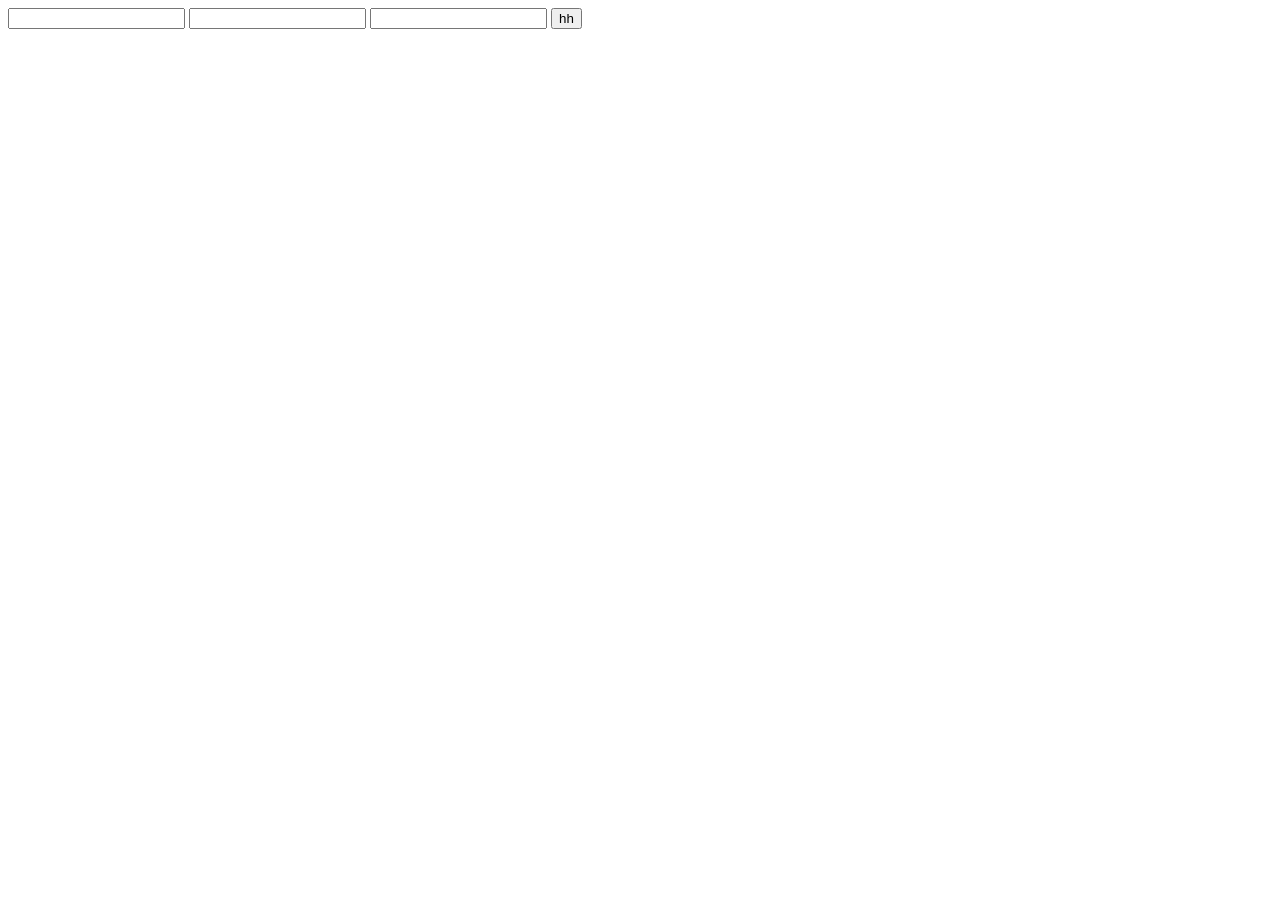
==== index.html @ a321d5ae "second" ====
<!DOCTYPE html>
<html lang="en">
<head>
    <meta charset="UTF-8">
    <meta name="viewport" content="width=device-width, initial-scale=1.0">
    <title>Document</title>
</head>
<body>

   <form id="form">
      <input type="text" id="name">
      <input type="number" id="age">
      <input type="number" id="roll">
      <button type="submit">hh</button>
   </form>
    
    <script src="app.js"></script>
    <script type="module" src="fnc.js"></script>
    <script type="module" src="managment.js"></script>

</body>
</html>
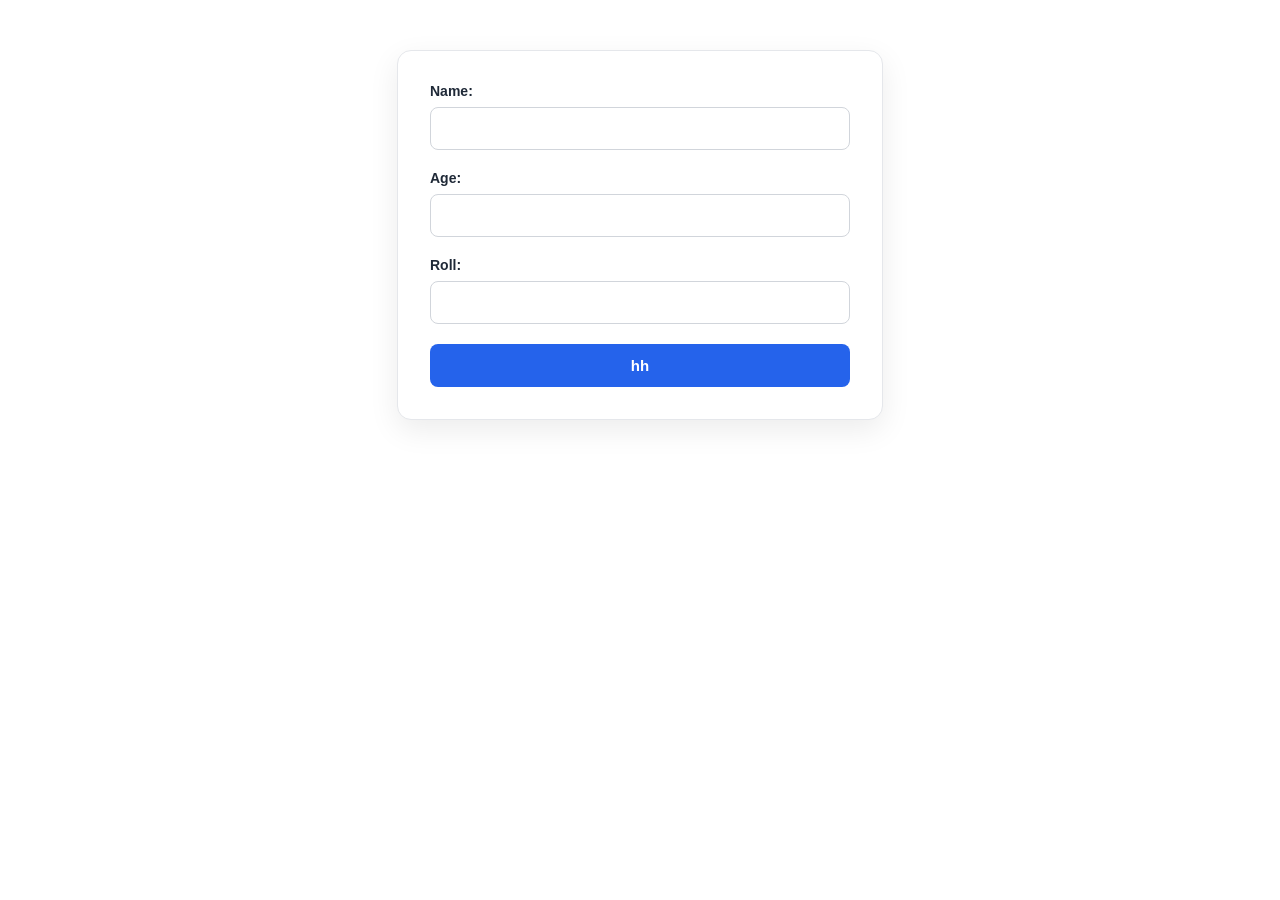
==== commit ff22e003: "Hay dear friend" ====
--- a/index.html
+++ b/index.html
@@ -3,16 +3,23 @@
 <head>
     <meta charset="UTF-8">
     <meta name="viewport" content="width=device-width, initial-scale=1.0">
-    <title>Document</title>
+    <title>School Managment System</title>
+    <link rel="stylesheet" href="style.css">
 </head>
 <body>
 
    <form id="form">
+    <Label>Name:</Label>
       <input type="text" id="name">
+      <Label>Age:</Label>
       <input type="number" id="age">
+      <Label>Roll:</Label>
       <input type="number" id="roll">
       <button type="submit">hh</button>
    </form>
+
+
+   <div id="students"></div>
     
     <script src="app.js"></script>
     <script type="module" src="fnc.js"></script>
--- a/style.css
+++ b/style.css
@@ -0,0 +1,94 @@
+#form {
+    width: 100%;
+    max-width: 420px;
+    margin: 50px auto;
+    padding: 32px;
+    background: #ffffff;
+    border: 1px solid #e5e7eb;
+    border-radius: 14px;
+    box-shadow: 0 10px 30px rgba(0, 0, 0, 0.08);
+    font-family: Arial, sans-serif;
+}
+
+#form label {
+    display: block;
+    margin-bottom: 8px;
+    color: #1f2937;
+    font-size: 14px;
+    font-weight: 600;
+}
+
+#form input {
+    width: 100%;
+    box-sizing: border-box;
+    padding: 12px 14px;
+    margin-bottom: 20px;
+    border: 1px solid #d1d5db;
+    border-radius: 8px;
+    outline: none;
+    font-size: 15px;
+    transition: 0.2s ease;
+}
+
+#form input:focus {
+    border-color: #2563eb;
+    box-shadow: 0 0 0 3px rgba(37, 99, 235, 0.12);
+}
+
+#form button {
+    width: 100%;
+    padding: 13px;
+    border: none;
+    border-radius: 8px;
+    background: #2563eb;
+    color: white;
+    font-size: 15px;
+    font-weight: 600;
+    cursor: pointer;
+    transition: 0.2s ease;
+}
+
+#form button:hover {
+    background: #1d4ed8;
+    transform: translateY(-1px);
+}
+
+#form button:active {
+    transform: translateY(0);
+}
+
+
+
+#students {
+    display: grid;
+    grid-template-columns: repeat(auto-fit, minmax(240px, 1fr));
+    gap: 20px;
+    padding: 30px;
+}
+
+.card {
+    padding: 24px;
+    background: white;
+    border: 1px solid #e5e7eb;
+    border-radius: 14px;
+    box-shadow: 0 8px 25px rgba(0, 0, 0, 0.08);
+}
+
+.card h2 {
+    margin: 0 0 12px;
+}
+
+.card p {
+    margin: 6px 0;
+    color: #555;
+}
+
+.card button {
+    margin-top: 15px;
+    padding: 9px 16px;
+    border: 0;
+    border-radius: 7px;
+    background: #222;
+    color: white;
+    cursor: pointer;
+}
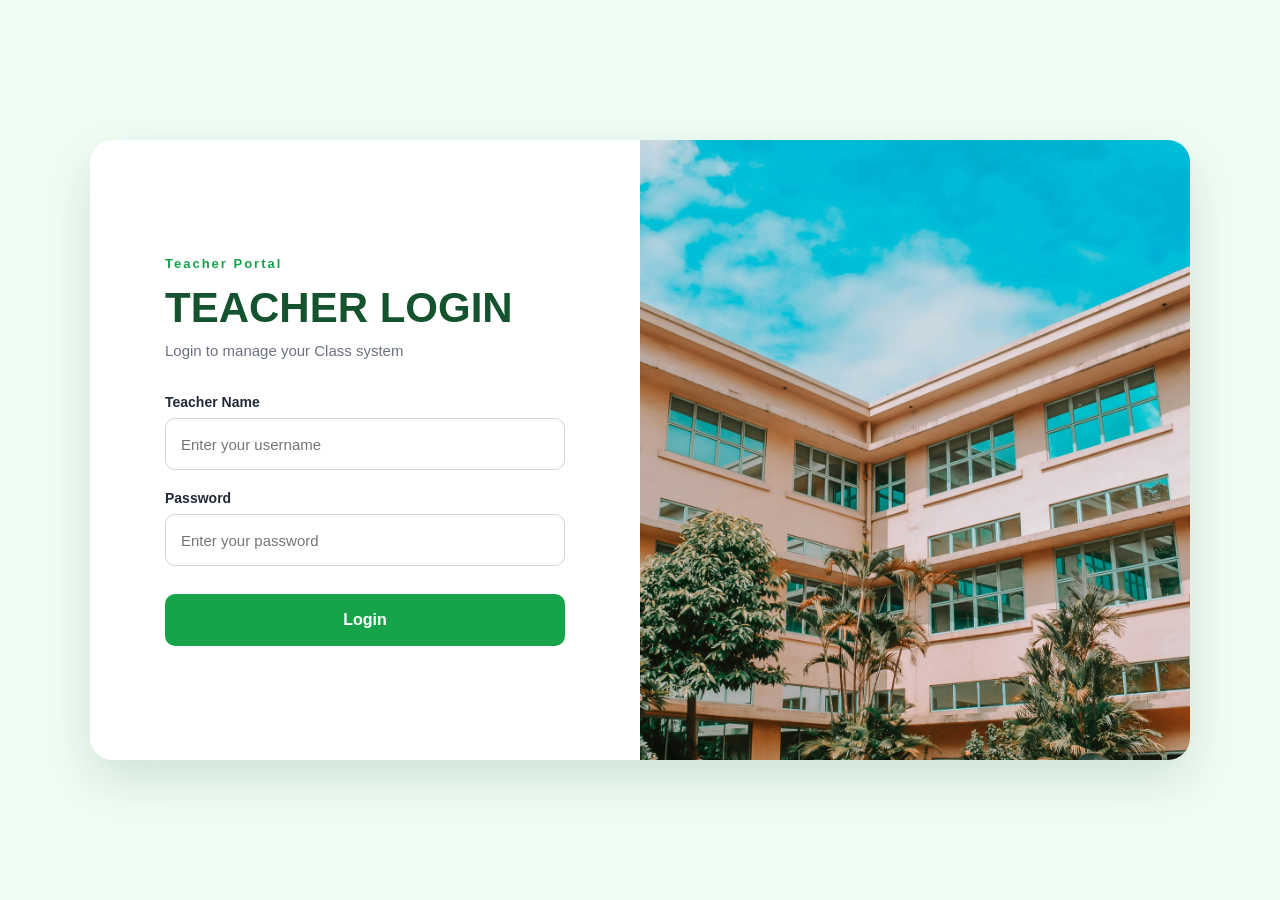
==== commit 9732b9e1: "teacher potal" ====
--- a/index.html
+++ b/index.html
@@ -3,27 +3,62 @@
 <head>
     <meta charset="UTF-8">
     <meta name="viewport" content="width=device-width, initial-scale=1.0">
-    <title>School Managment System</title>
-    <link rel="stylesheet" href="style.css">
+    <title>Teacher Portal Login</title>
+    <link rel="stylesheet" href="login.css">
 </head>
 <body>
+<div class="login-container">
 
-   <form id="form">
-    <Label>Name:</Label>
-      <input type="text" id="name">
-      <Label>Age:</Label>
-      <input type="number" id="age">
-      <Label>Roll:</Label>
-      <input type="number" id="roll">
-      <button type="submit">hh</button>
-   </form>
+    <div class="login-form">
 
+        <div class="form-content">
 
-   <div id="students"></div>
-    
-    <script src="app.js"></script>
-    <script type="module" src="fnc.js"></script>
-    <script type="module" src="managment.js"></script>
+            <span class="small-title">Teacher Portal</span>
+
+            <h1>TEACHER LOGIN</h1>
+
+            <p class="subtitle">
+                Login to manage your Class system
+            </p>
+
+            <form id="admitForm">
+
+                <label for="Admitname">Teacher Name</label>
+                <input
+                    type="text"
+                    id="Admitname"
+                    name="Admitname"
+                    placeholder="Enter your username"
+                    required
+                >
+
+                <label for="password">Password</label>
+                <input
+                    type="password"
+                    id="password"
+                    name="password"
+                    placeholder="Enter your password"
+                    required
+                >
+
+                <button type="submit">
+                    Login
+                </button>
+
+            </form>
+
+        </div>
+
+    </div>
+
+    <div class="login-image">
+        <img src="./img/wander-fleur-1lmGTHdQdjM-unsplash.jpg" alt="School">
+    </div>
+
+</div>
+
+<script type="module" src="managment.js"></script>
+<script type="module" src="login.js"></script>
 
 </body>
-</html>+</html>
--- a/login.css
+++ b/login.css
@@ -0,0 +1,167 @@
+* {
+  margin: 0;
+  padding: 0;
+  box-sizing: border-box;
+  }
+
+body {
+min-height: 100vh;
+font-family: Arial, sans-serif;
+background: #f0fdf4;
+display: flex;
+align-items: center;
+justify-content: center;
+padding: 30px;
+}
+
+.login-container {
+width: 100%;
+max-width: 1100px;
+min-height: 620px;
+background: white;
+border-radius: 22px;
+overflow: hidden;
+display: grid;
+grid-template-columns: 1fr 1fr;
+box-shadow: 0 20px 50px rgba(20, 83, 45, 0.15);
+}
+
+.login-form {
+display: flex;
+align-items: center;
+justify-content: center;
+padding: 60px;
+}
+
+.form-content {
+width: 100%;
+max-width: 400px;
+}
+
+.small-title {
+color: #16a34a;
+font-size: 13px;
+font-weight: bold;
+letter-spacing: 2px;
+}
+
+.form-content h1 {
+margin-top: 12px;
+color: #14532d;
+font-size: 42px;
+}
+
+.subtitle {
+margin-top: 10px;
+margin-bottom: 35px;
+color: #6b7280;
+font-size: 15px;
+}
+
+#admitForm {
+display: flex;
+flex-direction: column;
+}
+
+#admitForm label {
+margin-bottom: 8px;
+color: #1f2937;
+font-size: 14px;
+font-weight: 600;
+}
+
+#admitForm input {
+width: 100%;
+height: 52px;
+margin-bottom: 20px;
+padding: 0 15px;
+border: 1px solid #d1d5db;
+border-radius: 10px;
+outline: none;
+font-size: 15px;
+transition: 0.2s ease;
+}
+
+#admitForm input:focus {
+border-color: #16a34a;
+box-shadow: 0 0 0 4px rgba(22, 163, 74, 0.1);
+}
+
+#admitForm button {
+height: 52px;
+margin-top: 8px;
+border: none;
+border-radius: 10px;
+background: #16a34a;
+color: white;
+font-size: 16px;
+font-weight: bold;
+cursor: pointer;
+transition: 0.2s ease;
+}
+
+#admitForm button:hover {
+background: #14532d;
+transform: translateY(-2px);
+}
+
+.login-image {
+width: 100%;
+height: 100%;
+min-height: 620px;
+}
+
+.login-image img {
+width: 100%;
+height: 100%;
+display: block;
+object-fit: cover;
+}
+
+@media (max-width: 800px) {
+
+
+body {
+    padding: 15px;
+}
+
+.login-container {
+    grid-template-columns: 1fr;
+    min-height: auto;
+}
+
+.login-image {
+    order: -1;
+    min-height: 280px;
+    height: 280px;
+}
+
+.login-form {
+    padding: 40px 25px;
+}
+
+.form-content h1 {
+    font-size: 34px;
+}
+
+
+}
+
+@media (max-width: 480px) {
+
+
+.login-image {
+    min-height: 220px;
+    height: 220px;
+}
+
+.login-form {
+    padding: 30px 20px;
+}
+
+.form-content h1 {
+    font-size: 30px;
+}
+
+
+}
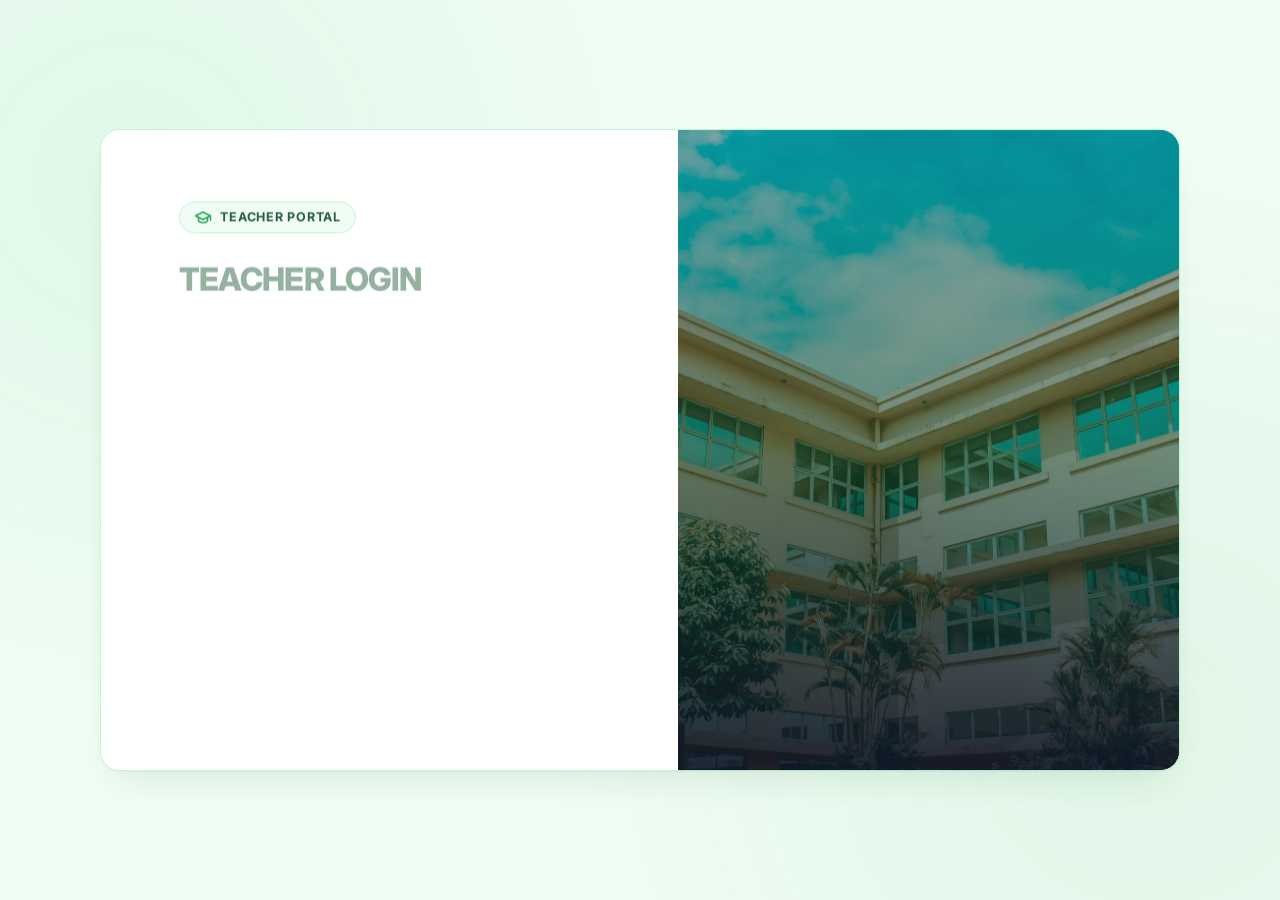
==== commit 90cbfe79: "final Portal" ====
--- a/index.html
+++ b/index.html
@@ -3,47 +3,87 @@
 <head>
     <meta charset="UTF-8">
     <meta name="viewport" content="width=device-width, initial-scale=1.0">
-    <title>Teacher Portal Login</title>
+    <meta name="description" content="School Management System - Teacher Portal Login">
+    <title>Teacher Portal Login | School Management System</title>
+    <link rel="preconnect" href="https://fonts.googleapis.com">
+    <link rel="preconnect" href="https://fonts.gstatic.com" crossorigin>
+    <link href="https://fonts.googleapis.com/css2?family=Inter:wght@300;400;500;600;700&display=swap" rel="stylesheet">
     <link rel="stylesheet" href="login.css">
 </head>
 <body>
+
+<div class="page-background"></div>
+
 <div class="login-container">
 
     <div class="login-form">
 
         <div class="form-content">
 
-            <span class="small-title">Teacher Portal</span>
+            <div class="brand-badge">
+                <svg class="brand-icon" viewBox="0 0 24 24" fill="none" stroke="currentColor" stroke-width="2" stroke-linecap="round" stroke-linejoin="round">
+                    <path d="M22 10v6M2 10l10-5 10 5-10 5z"/>
+                    <path d="M6 12v5c3 3 9 3 12 0v-5"/>
+                </svg>
+                <span class="small-title">Teacher Portal</span>
+            </div>
 
-            <h1>TEACHER LOGIN</h1>
+            <h1 class="main-heading">TEACHER LOGIN</h1>
 
             <p class="subtitle">
-                Login to manage your Class system
+                Welcome back. Sign in to manage your students, class records, and daily attendance.
             </p>
 
-            <form id="admitForm">
+            <form id="admitForm" autocomplete="off" novalidate>
 
-                <label for="Admitname">Teacher Name</label>
-                <input
-                    type="text"
-                    id="Admitname"
-                    name="Admitname"
-                    placeholder="Enter your username"
-                    required
-                >
+                <div class="input-group">
+                    <label for="Admitname">Teacher Name</label>
+                    <div class="input-wrapper">
+                        <svg class="field-icon" viewBox="0 0 24 24" fill="none" stroke="currentColor" stroke-width="2" stroke-linecap="round" stroke-linejoin="round">
+                            <path d="M20 21v-2a4 4 0 0 0-4-4H8a4 4 0 0 0-4 4v2"></path>
+                            <circle cx="12" cy="7" r="4"></circle>
+                        </svg>
+                        <input
+                            type="text"
+                            id="Admitname"
+                            name="Admitname"
+                            placeholder="Enter your username"
+                            required
+                        >
+                    </div>
+                </div>
 
-                <label for="password">Password</label>
-                <input
-                    type="password"
-                    id="password"
-                    name="password"
-                    placeholder="Enter your password"
-                    required
-                >
+                <div class="input-group">
+                    <label for="password">Password</label>
+                    <div class="input-wrapper">
+                        <svg class="field-icon" viewBox="0 0 24 24" fill="none" stroke="currentColor" stroke-width="2" stroke-linecap="round" stroke-linejoin="round">
+                            <rect x="3" y="11" width="18" height="11" rx="2" ry="2"></rect>
+                            <path d="M7 11V7a5 5 0 0 1 10 0v4"></path>
+                        </svg>
+                        <input
+                            type="password"
+                            id="password"
+                            name="password"
+                            placeholder="Enter your password"
+                            required
+                        >
+                    </div>
+                </div>
 
-                <button type="submit">
-                    Login
+                <button type="submit" id="loginBtn" class="submit-btn">
+                    <span>Login to Portal</span>
+                    <svg class="btn-arrow" viewBox="0 0 24 24" fill="none" stroke="currentColor" stroke-width="2" stroke-linecap="round" stroke-linejoin="round">
+                        <line x1="5" y1="12" x2="19" y2="12"></line>
+                        <polyline points="12 5 19 12 12 19"></polyline>
+                    </svg>
                 </button>
+
+                <div class="credentials-hint">
+                    <span class="hint-label">Demo Credentials:</span>
+                    <span class="hint-code">Username: <strong>vira</strong></span>
+                    <span class="hint-sep">•</span>
+                    <span class="hint-code">Password: <strong>12345</strong></span>
+                </div>
 
             </form>
 
@@ -52,13 +92,67 @@
     </div>
 
     <div class="login-image">
-        <img src="./img/wander-fleur-1lmGTHdQdjM-unsplash.jpg" alt="School">
+        <img src="./img/wander-fleur-1lmGTHdQdjM-unsplash.jpg" alt="School Classroom" id="schoolCoverImg">
+        <div class="image-overlay">
+            <div class="overlay-card">
+                <span class="overlay-badge">Academic Excellence</span>
+                <h3 class="overlay-title">Empowering Education</h3>
+                <p class="overlay-text">Streamlined student tracking and attendance administration for modern schools.</p>
+            </div>
+        </div>
     </div>
 
 </div>
-
+<script src="https://cdnjs.cloudflare.com/ajax/libs/gsap/3.12.5/gsap.min.js"></script>
 <script type="module" src="managment.js"></script>
 <script type="module" src="login.js"></script>
+<script>
+    document.addEventListener("DOMContentLoaded", () => {
+        if (window.gsap) {
+            const tl = gsap.timeline({ defaults: { ease: "power2.out" } });
+
+            tl.fromTo(".login-container", 
+                { opacity: 0, y: 20 }, 
+                { opacity: 1, y: 0, duration: 0.65 }
+            )
+            .fromTo(".brand-badge", 
+                { opacity: 0, y: -10 }, 
+                { opacity: 1, y: 0, duration: 0.4 }, 
+                "-=0.3"
+            )
+            .fromTo([".main-heading", ".subtitle"], 
+                { opacity: 0, y: 12 }, 
+                { opacity: 1, y: 0, duration: 0.45, stagger: 0.1 }, 
+                "-=0.25"
+            )
+            .fromTo(".input-group", 
+                { opacity: 0, y: 15 }, 
+                { opacity: 1, y: 0, duration: 0.4, stagger: 0.1 }, 
+                "-=0.2"
+            )
+            .fromTo(".submit-btn", 
+                { opacity: 0, y: 10 }, 
+                { opacity: 1, y: 0, duration: 0.4 }, 
+                "-=0.1"
+            )
+            .fromTo(".credentials-hint", 
+                { opacity: 0 }, 
+                { opacity: 1, duration: 0.4 }, 
+                "-=0.2"
+            )
+            .fromTo("#schoolCoverImg", 
+                { scale: 1.08, opacity: 0.8 }, 
+                { scale: 1, opacity: 1, duration: 1 }, 
+                "-=0.8"
+            )
+            .fromTo(".overlay-card", 
+                { opacity: 0, y: 20 }, 
+                { opacity: 1, y: 0, duration: 0.6 }, 
+                "-=0.5"
+            );
+        }
+    });
+</script>
 
 </body>
 </html>
--- a/login.css
+++ b/login.css
@@ -1,167 +1,475 @@
-* {
-  margin: 0;
-  padding: 0;
-  box-sizing: border-box;
-  }
+
+:root {
+    /* Brand Theme - Academic Greens & Whites */
+    --color-primary: #16a34a;
+    --color-primary-hover: #15803d;
+    --color-primary-dark: #14532d;
+    --color-primary-light: #f0fdf4;
+    --color-primary-subtle: #dcfce7;
+    --color-primary-border: #bbf7d0;
+
+    /* Neutrals */
+    --color-white: #ffffff;
+    --color-bg: #f8fafc;
+    --color-text-main: #0f172a;
+    --color-text-secondary: #64748b;
+    --color-text-muted: #94a3b8;
+    --color-border: #e2e8f0;
+    --color-border-hover: #cbd5e1;
+
+    /* Spacing & Radii */
+    --radius-sm: 8px;
+    --radius-md: 12px;
+    --radius-lg: 20px;
+    --radius-full: 9999px;
+
+    /* Shadows */
+    --shadow-soft: 0 4px 20px rgba(20, 83, 45, 0.06), 0 1px 3px rgba(0, 0, 0, 0.05);
+    --shadow-elevated: 0 20px 40px -15px rgba(20, 83, 45, 0.12), 0 1px 3px rgba(0, 0, 0, 0.04);
+}
+
+*, *::before, *::after {
+    margin: 0;
+    padding: 0;
+    box-sizing: border-box;
+}
 
 body {
-min-height: 100vh;
-font-family: Arial, sans-serif;
-background: #f0fdf4;
-display: flex;
-align-items: center;
-justify-content: center;
-padding: 30px;
-}
-
+    min-height: 100vh;
+    font-family: 'Inter', -apple-system, BlinkMacSystemFont, 'Segoe UI', Roboto, sans-serif;
+    background-color: var(--color-primary-light);
+    color: var(--color-text-main);
+    display: flex;
+    align-items: center;
+    justify-content: center;
+    padding: 24px;
+    position: relative;
+    overflow-x: hidden;
+    line-height: 1.5;
+    -webkit-font-smoothing: antialiased;
+}
+
+/* Subtle background accent */
+.page-background {
+    position: fixed;
+    top: 0;
+    left: 0;
+    width: 100%;
+    height: 100%;
+    background: radial-gradient(circle at 10% 20%, rgba(34, 197, 94, 0.08) 0%, transparent 40%),
+                radial-gradient(circle at 90% 80%, rgba(22, 163, 74, 0.07) 0%, transparent 45%);
+    pointer-events: none;
+    z-index: 0;
+}
+
+/* Main Split Container */
 .login-container {
-width: 100%;
-max-width: 1100px;
-min-height: 620px;
-background: white;
-border-radius: 22px;
-overflow: hidden;
-display: grid;
-grid-template-columns: 1fr 1fr;
-box-shadow: 0 20px 50px rgba(20, 83, 45, 0.15);
-}
-
+    position: relative;
+    z-index: 1;
+    width: 100%;
+    max-width: 1080px;
+    min-height: 640px;
+    background: var(--color-white);
+    border: 1px solid var(--color-primary-border);
+    border-radius: var(--radius-lg);
+    overflow: hidden;
+    display: grid;
+    grid-template-columns: 1.15fr 1fr;
+    box-shadow: var(--shadow-elevated);
+}
+
+/* Left Section: Login Form */
 .login-form {
-display: flex;
-align-items: center;
-justify-content: center;
-padding: 60px;
+    display: flex;
+    align-items: center;
+    justify-content: center;
+    padding: 60px 54px;
+    background: var(--color-white);
 }
 
 .form-content {
-width: 100%;
-max-width: 400px;
+    width: 100%;
+    max-width: 420px;
+}
+
+/* Badge Header */
+.brand-badge {
+    display: inline-flex;
+    align-items: center;
+    gap: 8px;
+    background: var(--color-primary-light);
+    border: 1px solid var(--color-primary-border);
+    padding: 6px 14px;
+    border-radius: var(--radius-full);
+    margin-bottom: 20px;
+}
+
+.brand-icon {
+    width: 18px;
+    height: 18px;
+    color: var(--color-primary);
 }
 
 .small-title {
-color: #16a34a;
-font-size: 13px;
-font-weight: bold;
-letter-spacing: 2px;
-}
-
-.form-content h1 {
-margin-top: 12px;
-color: #14532d;
-font-size: 42px;
+    color: var(--color-primary-dark);
+    font-size: 12.5px;
+    font-weight: 700;
+    letter-spacing: 0.06em;
+    text-transform: uppercase;
+}
+
+/* Heading & Subtitle */
+.main-heading {
+    color: var(--color-primary-dark);
+    font-size: 32px;
+    font-weight: 800;
+    letter-spacing: -0.03em;
+    margin-bottom: 8px;
+    line-height: 1.2;
 }
 
 .subtitle {
-margin-top: 10px;
-margin-bottom: 35px;
-color: #6b7280;
-font-size: 15px;
-}
-
+    color: var(--color-text-secondary);
+    font-size: 14.5px;
+    margin-bottom: 32px;
+    line-height: 1.5;
+}
+
+/* Form Styles */
 #admitForm {
-display: flex;
-flex-direction: column;
-}
-
+    display: flex;
+    flex-direction: column;
+}
+
+.input-group {
+    margin-bottom: 20px;
+}
+
+.input-group label,
 #admitForm label {
-margin-bottom: 8px;
-color: #1f2937;
-font-size: 14px;
-font-weight: 600;
+    display: block;
+    margin-bottom: 8px;
+    color: var(--color-text-main);
+    font-size: 13.5px;
+    font-weight: 600;
+}
+
+.input-wrapper {
+    position: relative;
+    display: flex;
+    flex-wrap: wrap;
+    align-items: center;
+}
+
+.field-icon {
+    position: absolute;
+    left: 16px;
+    top: 16px;
+    width: 18px;
+    height: 18px;
+    color: var(--color-text-muted);
+    transition: color 0.2s ease;
+    pointer-events: none;
+}
+
+h4.input-error {
+    width: 100%;
+    margin-top: 6px;
+    margin-bottom: 0;
+    color: #dc2626;
+    font-size: 12px;
+    font-weight: 500;
+}
+
+.custom-popup {
+    position: fixed;
+    top: 24px;
+    left: 50%;
+    transform: translateX(-50%) translateY(-20px);
+    z-index: 9999;
+    opacity: 0;
+    pointer-events: none;
+    transition: all 0.25s ease;
+}
+
+.custom-popup.show {
+    opacity: 1;
+    transform: translateX(-50%) translateY(0);
+    pointer-events: auto;
+}
+
+.popup-box {
+    background: #ffffff;
+    border: 1.5px solid var(--color-primary);
+    border-radius: var(--radius-md);
+    padding: 14px 28px;
+    box-shadow: 0 10px 25px rgba(20, 83, 45, 0.15);
+    color: var(--color-primary-dark);
+    font-size: 14px;
+    font-weight: 600;
+    text-align: center;
+    min-width: 260px;
+    max-width: 90vw;
 }
 
 #admitForm input {
-width: 100%;
-height: 52px;
-margin-bottom: 20px;
-padding: 0 15px;
-border: 1px solid #d1d5db;
-border-radius: 10px;
-outline: none;
-font-size: 15px;
-transition: 0.2s ease;
+    width: 100%;
+    height: 50px;
+    padding: 0 16px 0 46px;
+    background: var(--color-bg);
+    border: 1.5px solid var(--color-border);
+    border-radius: var(--radius-md);
+    outline: none;
+    font-family: inherit;
+    font-size: 14.5px;
+    color: var(--color-text-main);
+    transition: all 0.2s ease;
+}
+
+#admitForm input::placeholder {
+    color: var(--color-text-muted);
+    font-size: 14px;
+}
+
+#admitForm input:hover {
+    border-color: var(--color-border-hover);
+    background: var(--color-white);
 }
 
 #admitForm input:focus {
-border-color: #16a34a;
-box-shadow: 0 0 0 4px rgba(22, 163, 74, 0.1);
-}
-
-#admitForm button {
-height: 52px;
-margin-top: 8px;
-border: none;
-border-radius: 10px;
-background: #16a34a;
-color: white;
-font-size: 16px;
-font-weight: bold;
-cursor: pointer;
-transition: 0.2s ease;
-}
-
-#admitForm button:hover {
-background: #14532d;
-transform: translateY(-2px);
-}
-
+    border-color: var(--color-primary);
+    background: var(--color-white);
+    box-shadow: 0 0 0 4px rgba(22, 163, 74, 0.12);
+}
+
+#admitForm input:focus + .field-icon,
+.input-wrapper:focus-within .field-icon {
+    color: var(--color-primary);
+}
+
+/* Submit Button */
+.submit-btn,
+#admitForm button[type="submit"] {
+    width: 100%;
+    height: 50px;
+    margin-top: 10px;
+    display: inline-flex;
+    align-items: center;
+    justify-content: center;
+    gap: 10px;
+    border: none;
+    border-radius: var(--radius-md);
+    background: var(--color-primary);
+    color: var(--color-white);
+    font-family: inherit;
+    font-size: 15px;
+    font-weight: 600;
+    cursor: pointer;
+    box-shadow: 0 4px 12px rgba(22, 163, 74, 0.25);
+    transition: all 0.25s cubic-bezier(0.16, 1, 0.3, 1);
+}
+
+.btn-arrow {
+    width: 18px;
+    height: 18px;
+    transition: transform 0.2s ease;
+}
+
+.submit-btn:hover,
+#admitForm button[type="submit"]:hover {
+    background: var(--color-primary-dark);
+    transform: translateY(-2px);
+    box-shadow: 0 6px 16px rgba(20, 83, 45, 0.3);
+}
+
+.submit-btn:hover .btn-arrow,
+#admitForm button[type="submit"]:hover .btn-arrow {
+    transform: translateX(3px);
+}
+
+.submit-btn:active,
+#admitForm button[type="submit"]:active {
+    transform: translateY(0);
+    box-shadow: 0 2px 8px rgba(20, 83, 45, 0.2);
+}
+
+/* Demo Credentials Hint */
+.credentials-hint {
+    margin-top: 24px;
+    padding: 10px 14px;
+    background: var(--color-primary-light);
+    border: 1px dashed var(--color-primary-border);
+    border-radius: var(--radius-sm);
+    display: flex;
+    align-items: center;
+    justify-content: center;
+    flex-wrap: wrap;
+    gap: 8px;
+    font-size: 12.5px;
+    color: var(--color-primary-dark);
+}
+
+.hint-label {
+    font-weight: 600;
+    color: var(--color-primary-dark);
+}
+
+.hint-code strong {
+    color: var(--color-primary);
+    font-family: monospace;
+    font-size: 13px;
+}
+
+.hint-sep {
+    color: var(--color-primary-border);
+}
+
+/* Right Section: Image & Overlay */
 .login-image {
-width: 100%;
-height: 100%;
-min-height: 620px;
+    position: relative;
+    width: 100%;
+    height: 100%;
+    min-height: 640px;
+    overflow: hidden;
+    background: var(--color-primary-dark);
 }
 
 .login-image img {
-width: 100%;
-height: 100%;
-display: block;
-object-fit: cover;
-}
-
-@media (max-width: 800px) {
-
-
-body {
-    padding: 15px;
-}
-
-.login-container {
-    grid-template-columns: 1fr;
-    min-height: auto;
-}
-
-.login-image {
-    order: -1;
-    min-height: 280px;
-    height: 280px;
-}
-
-.login-form {
-    padding: 40px 25px;
-}
-
-.form-content h1 {
-    font-size: 34px;
-}
-
-
+    width: 100%;
+    height: 100%;
+    display: block;
+    object-fit: cover;
+    object-position: center;
+    filter: brightness(0.92) contrast(1.05);
+}
+
+.image-overlay {
+    position: absolute;
+    inset: 0;
+    background: linear-gradient(
+        180deg,
+        rgba(20, 83, 45, 0.1) 0%,
+        rgba(20, 83, 45, 0.4) 50%,
+        rgba(15, 23, 42, 0.85) 100%
+    );
+    display: flex;
+    flex-direction: column;
+    justify-content: flex-end;
+    padding: 40px;
+}
+
+.overlay-card {
+    background: rgba(255, 255, 255, 0.12);
+    backdrop-filter: blur(12px);
+    -webkit-backdrop-filter: blur(12px);
+    border: 1px solid rgba(255, 255, 255, 0.2);
+    border-radius: var(--radius-md);
+    padding: 24px;
+    color: var(--color-white);
+}
+
+.overlay-badge {
+    display: inline-block;
+    font-size: 11px;
+    font-weight: 700;
+    text-transform: uppercase;
+    letter-spacing: 0.1em;
+    color: #86efac;
+    margin-bottom: 8px;
+}
+
+.overlay-title {
+    font-size: 20px;
+    font-weight: 700;
+    color: var(--color-white);
+    margin-bottom: 8px;
+    line-height: 1.3;
+}
+
+.overlay-text {
+    font-size: 13.5px;
+    color: rgba(255, 255, 255, 0.85);
+    line-height: 1.5;
+}
+
+@media (max-width: 960px) {
+    .login-container {
+        grid-template-columns: 1fr;
+        max-width: 560px;
+        min-height: auto;
+    }
+
+    .login-image {
+        order: -1;
+        min-height: 260px;
+        height: 260px;
+    }
+
+    .image-overlay {
+        padding: 24px;
+    }
+
+    .overlay-card {
+        padding: 16px;
+    }
+
+    .overlay-title {
+        font-size: 18px;
+        margin-bottom: 4px;
+    }
+
+    .overlay-text {
+        font-size: 12.5px;
+    }
+
+    .login-form {
+        padding: 40px 32px;
+    }
+
+    .main-heading {
+        font-size: 28px;
+    }
 }
 
 @media (max-width: 480px) {
-
-
-.login-image {
-    min-height: 220px;
-    height: 220px;
-}
-
-.login-form {
-    padding: 30px 20px;
-}
-
-.form-content h1 {
-    font-size: 30px;
-}
-
-
-}
+    body {
+        padding: 16px;
+    }
+
+    .login-container {
+        border-radius: 16px;
+    }
+
+    .login-image {
+        min-height: 200px;
+        height: 200px;
+    }
+
+    .login-form {
+        padding: 30px 20px;
+    }
+
+    .main-heading {
+        font-size: 24px;
+    }
+
+    .subtitle {
+        font-size: 13.5px;
+        margin-bottom: 24px;
+    }
+
+    #admitForm input,
+    .submit-btn {
+        height: 48px;
+    }
+
+    .credentials-hint {
+        flex-direction: column;
+        text-align: center;
+        gap: 4px;
+    }
+
+    .hint-sep {
+        display: none;
+    }
+}
